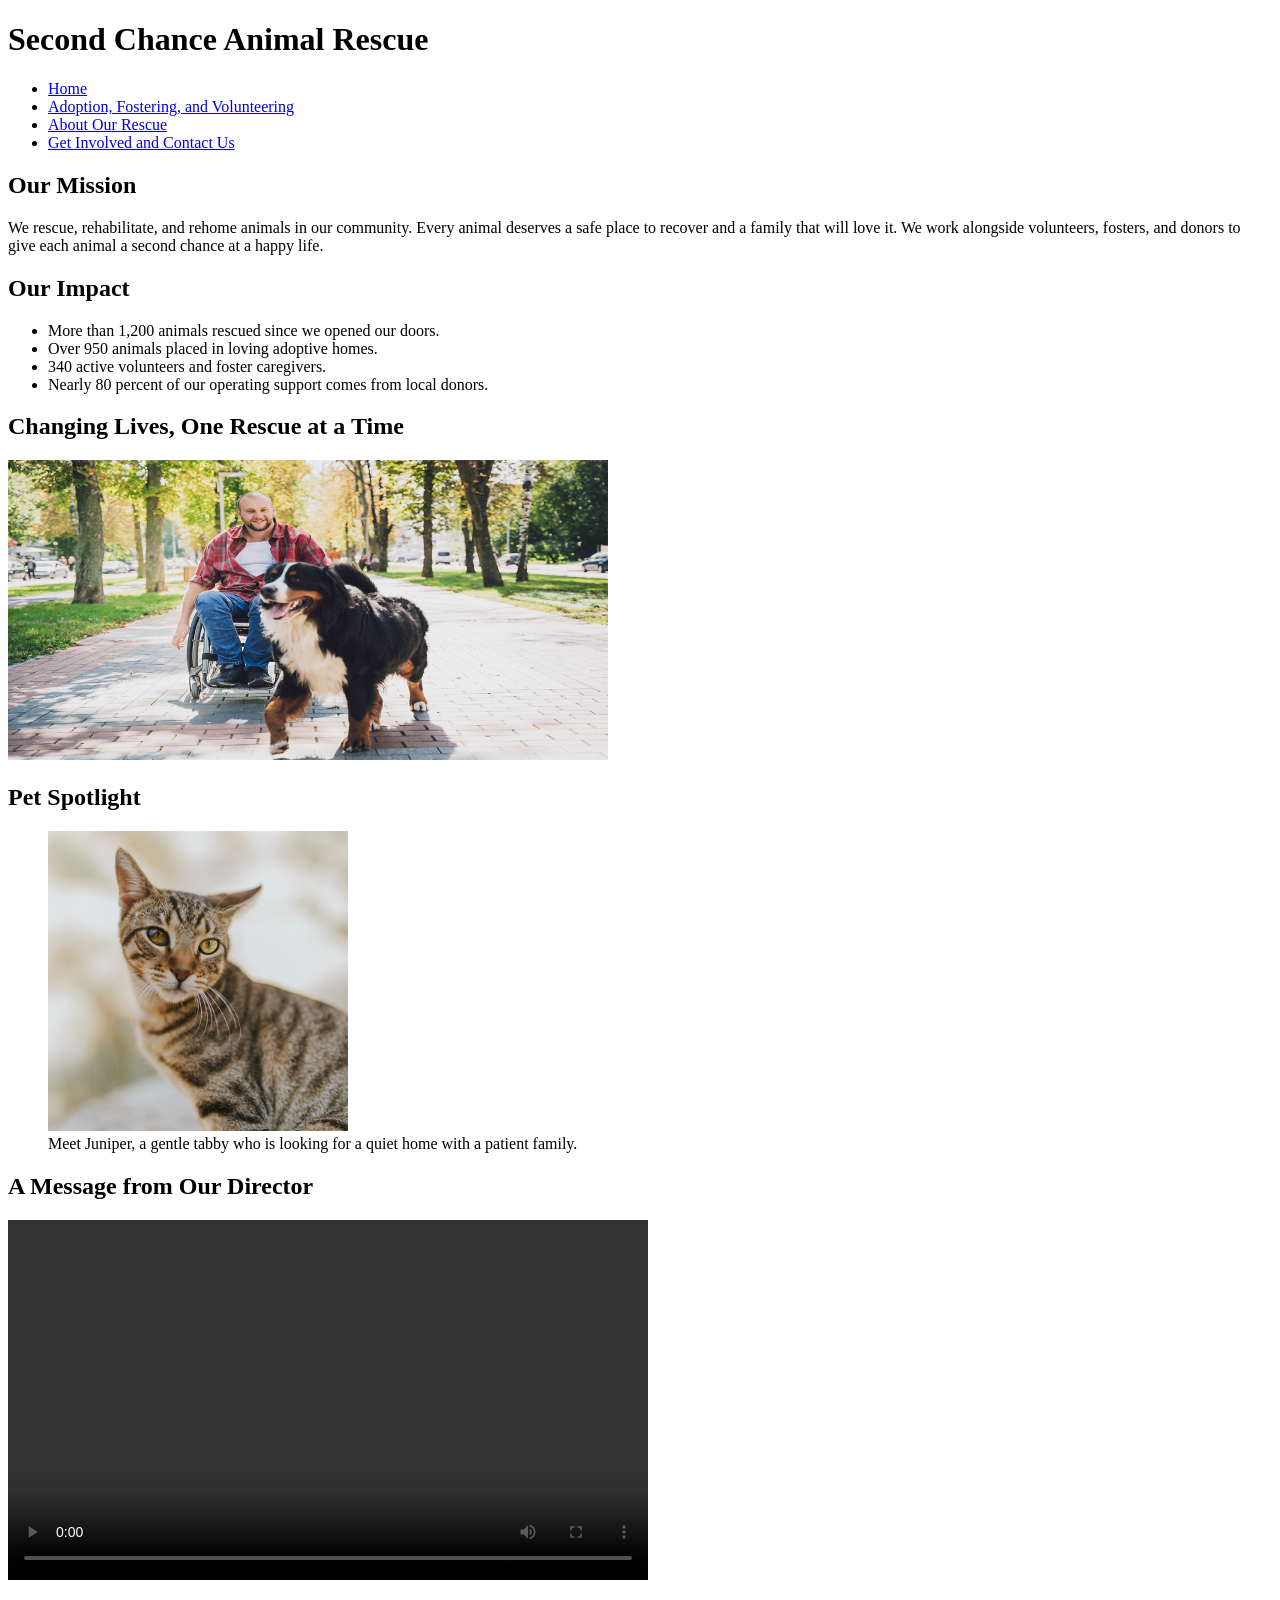
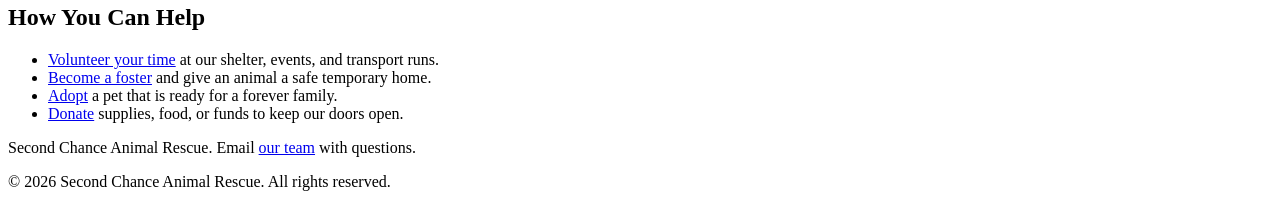
==== touchstonetask2/index.html @ a0b15ef6 "refactor(site): migrate project structure to touchstonetask2 Remove the legacy `site/` directory con" ====
<!DOCTYPE html>
<html lang="en">
<head>
  <meta charset="UTF-8">
  <meta name="viewport" content="width=device-width, initial-scale=1.0">
  <title>Home | Second Chance Animal Rescue</title>
</head>
<body>
  <header>
    <h1>Second Chance Animal Rescue</h1>
    <nav aria-label="Main navigation">
      <ul>
        <li><a href="index.html" aria-current="page">Home</a></li>
        <li><a href="services.html">Adoption, Fostering, and Volunteering</a></li>
        <li><a href="about.html">About Our Rescue</a></li>
        <li><a href="contact.html">Get Involved and Contact Us</a></li>
      </ul>
    </nav>
  </header>

  <main>
    <section id="mission">
      <h2>Our Mission</h2>
      <p>We rescue, rehabilitate, and rehome animals in our community. Every animal deserves a safe place to recover and a family that will love it. We work alongside volunteers, fosters, and donors to give each animal a second chance at a happy life.</p>
    </section>

    <section id="impact">
      <h2>Our Impact</h2>
      <ul>
        <li>More than 1,200 animals rescued since we opened our doors.</li>
        <li>Over 950 animals placed in loving adoptive homes.</li>
        <li>340 active volunteers and foster caregivers.</li>
        <li>Nearly 80 percent of our operating support comes from local donors.</li>
      </ul>
    </section>

    <section id="featured-image">
      <h2>Changing Lives, One Rescue at a Time</h2>
      <picture>
        <source media="(min-width: 800px)" srcset="images/rescue-feature-large_c.png">
        <img src="images/rescue-feature-small_c.png" alt="A smiling man in a wheelchair rolls down a tree-lined brick path beside a large Bernese Mountain Dog." width="600" height="300">
      </picture>
    </section>

    <section id="spotlight">
      <h2>Pet Spotlight</h2>
      <figure>
        <img src="images/rescue-pet-spotlight_c.png" alt="A tabby cat with bright amber eyes looks over its shoulder against a soft, blurred background." width="300" height="300">
        <figcaption>Meet Juniper, a gentle tabby who is looking for a quiet home with a patient family.</figcaption>
      </figure>
    </section>

    <section id="video-message">
      <h2>A Message from Our Director</h2>
      <video controls width="640" height="360" preload="metadata">
        <source src="media/rescue-message_c.mp4" type="video/mp4">
        <p>Your browser does not support the video element. <a href="media/rescue-message_c.mp4">Download the director's message (MP4)</a>.</p>
        <p>Text summary: In this short video, our director thanks our community for its support and invites new volunteers, foster caregivers, and adopters to join the rescue.</p>
      </video>
    </section>

    <section id="how-you-can-help">
      <h2>How You Can Help</h2>
      <ul>
        <li><a href="contact.html">Volunteer your time</a> at our shelter, events, and transport runs.</li>
        <li><a href="contact.html">Become a foster</a> and give an animal a safe temporary home.</li>
        <li><a href="services.html">Adopt</a> a pet that is ready for a forever family.</li>
        <li><a href="contact.html">Donate</a> supplies, food, or funds to keep our doors open.</li>
      </ul>
    </section>
  </main>

  <footer>
    <p>Second Chance Animal Rescue. Email <a href="contact.html">our team</a> with questions.</p>
    <p>&copy; 2026 Second Chance Animal Rescue. All rights reserved.</p>
  </footer>
</body>
</html>
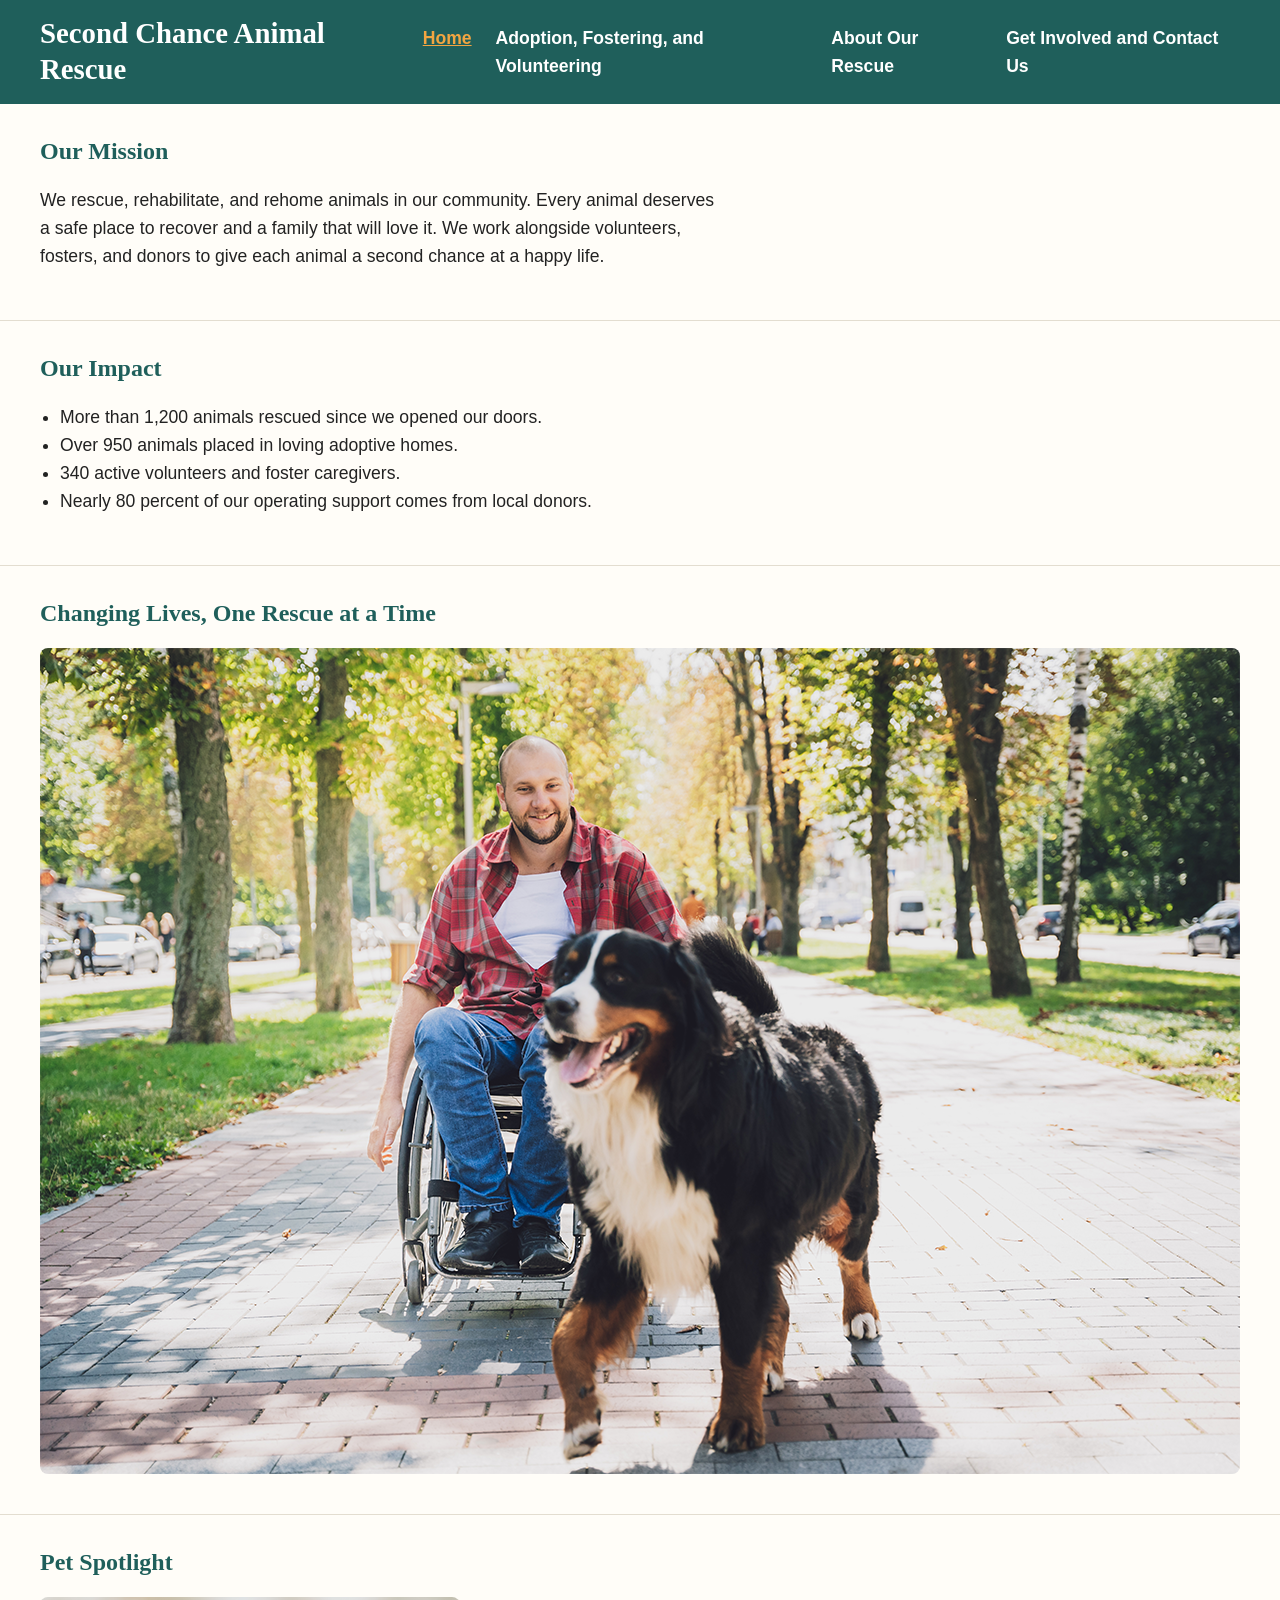
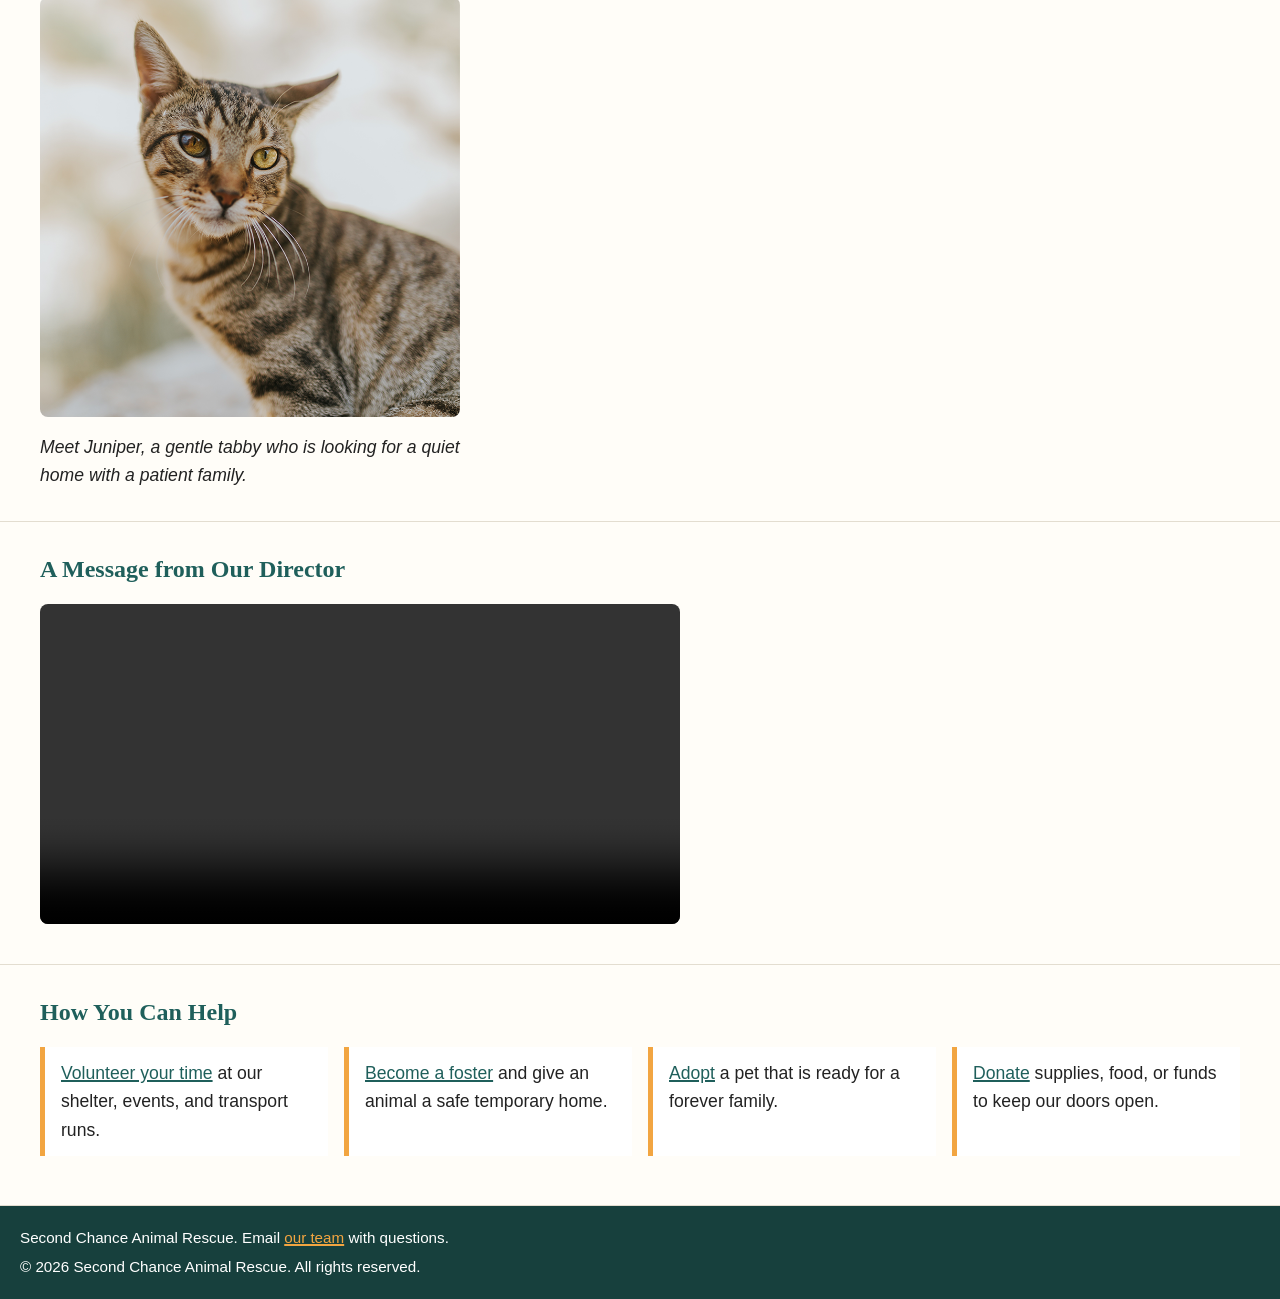
==== commit 84b29bbd: "feat(touchstonetask2): add external stylesheet and link it to pages Add a new `styles.css` file and " ====
--- a/touchstonetask2/index.html
+++ b/touchstonetask2/index.html
@@ -3,6 +3,7 @@
 <head>
   <meta charset="UTF-8">
   <meta name="viewport" content="width=device-width, initial-scale=1.0">
+  <link rel="stylesheet" href="styles.css">
   <title>Home | Second Chance Animal Rescue</title>
 </head>
 <body>
@@ -38,21 +39,21 @@
       <h2>Changing Lives, One Rescue at a Time</h2>
       <picture>
         <source media="(min-width: 800px)" srcset="images/rescue-feature-large_c.png">
-        <img src="images/rescue-feature-small_c.png" alt="A smiling man in a wheelchair rolls down a tree-lined brick path beside a large Bernese Mountain Dog." width="600" height="300">
+        <img src="images/rescue-feature-small_c.png" alt="A smiling man in a wheelchair rolls down a tree-lined brick path beside a large Bernese Mountain Dog.">
       </picture>
     </section>
 
     <section id="spotlight">
       <h2>Pet Spotlight</h2>
       <figure>
-        <img src="images/rescue-pet-spotlight_c.png" alt="A tabby cat with bright amber eyes looks over its shoulder against a soft, blurred background." width="300" height="300">
+        <img src="images/rescue-pet-spotlight_c.png" alt="A tabby cat with bright amber eyes looks over its shoulder against a soft, blurred background.">
         <figcaption>Meet Juniper, a gentle tabby who is looking for a quiet home with a patient family.</figcaption>
       </figure>
     </section>
 
     <section id="video-message">
       <h2>A Message from Our Director</h2>
-      <video controls width="640" height="360" preload="metadata">
+      <video controls width="640" preload="metadata">
         <source src="media/rescue-message_c.mp4" type="video/mp4">
         <p>Your browser does not support the video element. <a href="media/rescue-message_c.mp4">Download the director's message (MP4)</a>.</p>
         <p>Text summary: In this short video, our director thanks our community for its support and invites new volunteers, foster caregivers, and adopters to join the rescue.</p>
--- a/touchstonetask2/styles.css
+++ b/touchstonetask2/styles.css
@@ -0,0 +1,257 @@
+/* Second Chance Animal Rescue: Touchstone 3 styles
+   Palette: deep teal (#1F5F5B), warm amber (#F2A541), off-white (#FFFDF8), charcoal text (#222222)
+   Fonts: Georgia (headings), Trebuchet MS (body) */
+
+/* Base styles (mobile first) */
+:root {
+  --teal: #1F5F5B;
+  --amber: #F2A541;
+  --cream: #FFFDF8;
+  --text: #222222;
+}
+
+* {
+  box-sizing: border-box;
+}
+
+body {
+  margin: 0;
+  font-family: "Trebuchet MS", Arial, sans-serif;
+  font-size: 1.05rem;
+  line-height: 1.6;
+  color: var(--text);
+  background-color: var(--cream);
+}
+
+h1, h2, h3 {
+  font-family: Georgia, "Times New Roman", serif;
+  color: var(--teal);
+  line-height: 1.25;
+}
+
+h1 {
+  font-size: 1.8rem;
+  margin: 0;
+}
+
+h2 {
+  font-size: 1.5rem;
+  margin-top: 0;
+}
+
+h3 {
+  font-size: 1.2rem;
+}
+
+section {
+  padding: 1.5rem 1.25rem;
+  border-bottom: 1px solid #e3ddd0;
+}
+
+p, li {
+  max-width: 70ch;
+}
+
+a {
+  color: var(--teal);
+  text-decoration-thickness: 2px;
+}
+
+a:hover,
+a:focus {
+  color: #14403d;
+}
+
+/* Header and navigation */
+header {
+  background-color: var(--teal);
+  color: #ffffff;
+  padding: 1rem 1.25rem;
+  display: flex;
+  flex-direction: column;
+  gap: 0.75rem;
+}
+
+header h1 {
+  color: #ffffff;
+}
+
+header nav ul {
+  list-style: none;
+  padding: 0;
+  margin: 0;
+  display: flex;
+  flex-direction: column;
+  gap: 0.5rem;
+}
+
+header nav a {
+  color: #ffffff;
+  font-weight: bold;
+  text-decoration: none;
+}
+
+header nav a:hover,
+header nav a:focus {
+  text-decoration: underline;
+}
+
+header nav a[aria-current="page"] {
+  color: var(--amber);
+  text-decoration: underline;
+}
+
+/* Images and media */
+img,
+video {
+  max-width: 100%;
+  height: auto;
+  border-radius: 8px;
+}
+
+figure {
+  margin: 0;
+}
+
+figcaption {
+  font-style: italic;
+  margin-top: 0.5rem;
+}
+
+/* Lists used as "How you can help" and values */
+section ul {
+  padding-left: 1.25rem;
+}
+
+/* Form */
+form fieldset {
+  border: 1px solid #c9c1ae;
+  border-radius: 8px;
+  padding: 1rem;
+  margin: 0 0 1.25rem 0;
+  background-color: #ffffff;
+}
+
+legend {
+  font-family: Georgia, serif;
+  font-weight: bold;
+  color: var(--teal);
+  padding: 0 0.5rem;
+}
+
+form label {
+  display: block;
+  font-weight: bold;
+  margin-bottom: 0.25rem;
+}
+
+form input[type="text"],
+form input[type="email"],
+form select,
+form textarea {
+  width: 100%;
+  padding: 0.6rem;
+  font: inherit;
+  border: 2px solid #8c8577;
+  border-radius: 6px;
+  background-color: #ffffff;
+}
+
+form input[type="radio"] {
+  margin-right: 0.4rem;
+}
+
+form input:focus,
+form select:focus,
+form textarea:focus,
+button:focus {
+  outline: 3px solid var(--amber);
+  outline-offset: 2px;
+}
+
+button {
+  font: inherit;
+  font-weight: bold;
+  padding: 0.75rem 1.5rem;
+  background-color: var(--amber);
+  color: var(--text);
+  border: none;
+  border-radius: 6px;
+  cursor: pointer;
+}
+
+button:hover {
+  background-color: #e0912c;
+}
+
+/* Footer */
+footer {
+  background-color: #17403d;
+  color: #ffffff;
+  padding: 1rem 1.25rem;
+  font-size: 0.95rem;
+}
+
+footer p {
+  margin: 0.25rem 0;
+}
+
+footer a {
+  color: var(--amber);
+}
+
+/* Larger screens (tablet and desktop) */
+@media (min-width: 800px) {
+  body {
+    font-size: 1.1rem;
+  }
+
+  header {
+    flex-direction: row;
+    justify-content: space-between;
+    align-items: center;
+    padding: 1rem 2.5rem;
+  }
+
+  header nav ul {
+    flex-direction: row;
+    gap: 1.5rem;
+  }
+
+  section {
+    padding: 2rem 2.5rem;
+  }
+
+  /* Show the "How You Can Help" items and the featured image side by side */
+  #how-you-can-help ul {
+    display: flex;
+    flex-wrap: wrap;
+    gap: 1rem;
+    padding-left: 0;
+    list-style: none;
+  }
+
+  #how-you-can-help li {
+    flex: 1 1 220px;
+    background-color: #ffffff;
+    border-left: 5px solid var(--amber);
+    padding: 0.75rem 1rem;
+  }
+
+  #spotlight figure {
+    max-width: 420px;
+  }
+
+  #adoption img,
+  #volunteer img {
+    max-width: 320px;
+  }
+
+  #video-message video {
+    max-width: 640px;
+  }
+
+  form {
+    max-width: 640px;
+  }
+}
